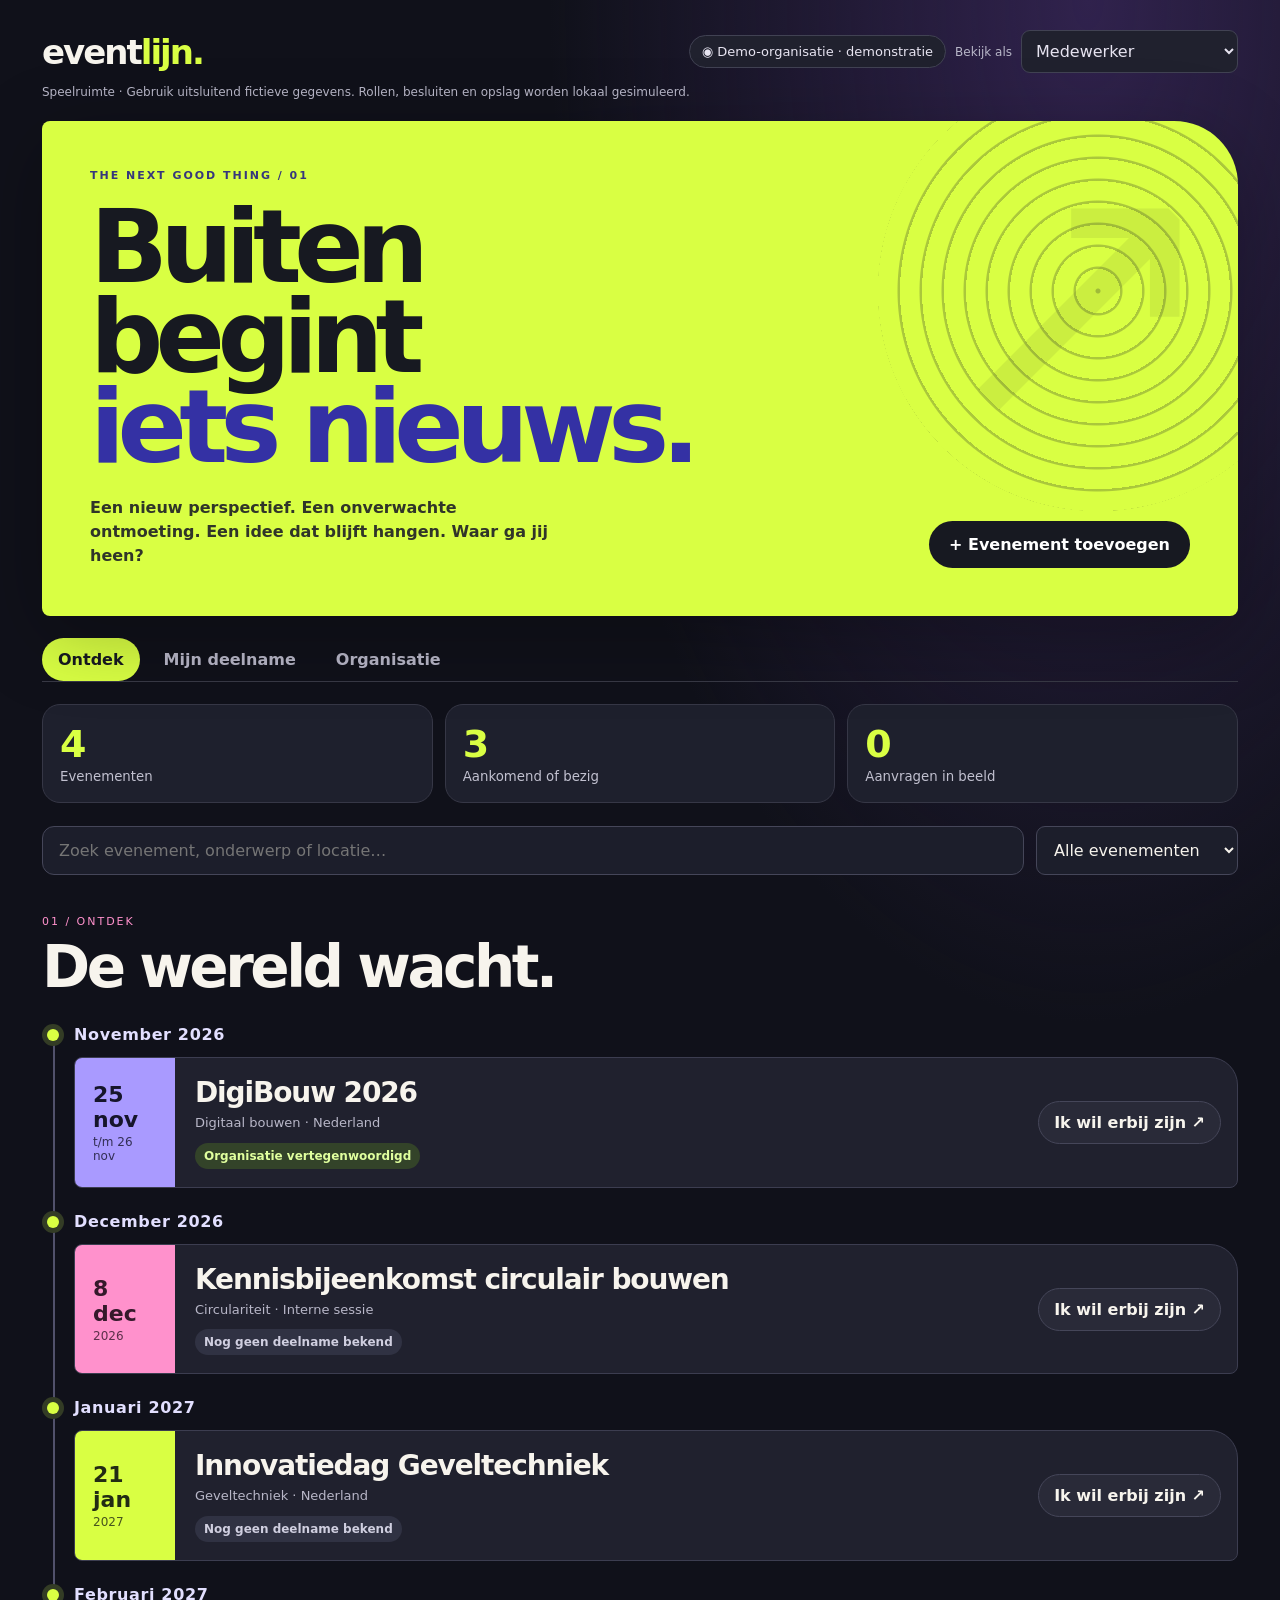
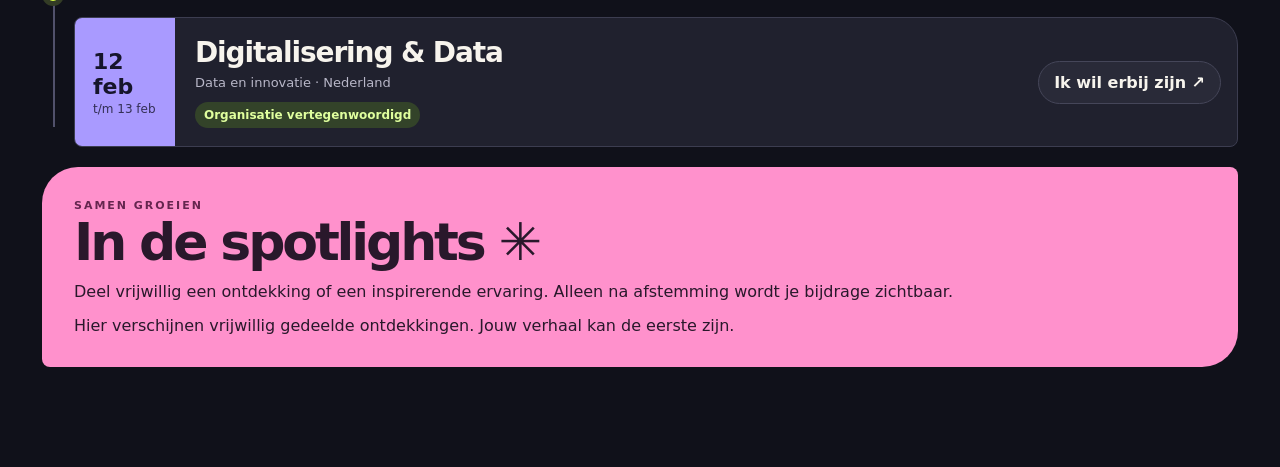
==== demo.html @ 10db5e79 "Build standalone Eventlijn with organization workflows and optional Sharon handoff" ====
<!doctype html><html lang="nl"><head><meta charset="utf-8"><meta name="viewport" content="width=device-width,initial-scale=1"><title>Eventlijn — evenementen & deelname</title><style>
:root{font-family:Inter,ui-sans-serif,system-ui,Arial;color:#1b2940;background:#f5f7fb}*{box-sizing:border-box}body{margin:0}button,input,select,textarea{font:inherit}button{cursor:pointer}button:focus-visible,input:focus-visible,select:focus-visible,textarea:focus-visible{outline:3px solid #93b4ff;outline-offset:2px}.shell{max-width:1160px;margin:auto;padding:25px 22px 80px}.top{display:flex;align-items:center;justify-content:space-between;gap:14px;flex-wrap:wrap}.logo{font-size:25px;font-weight:850;letter-spacing:-1px}.logo span{color:#5367db}.right{display:flex;align-items:center;gap:9px;flex-wrap:wrap}.chip{border:1px solid #dce2ee;border-radius:30px;padding:8px 12px;background:white;color:#56647a;font-size:13px}.notice{background:#fff8e8;border:1px solid #f3dda5;border-radius:12px;padding:12px 16px;margin:22px 0;color:#765515;font-size:13px}.hero{padding:35px 0 25px;display:flex;justify-content:space-between;gap:20px;align-items:end}.eyebrow{font-size:12px;letter-spacing:1.8px;color:#6576bd;text-transform:uppercase;font-weight:800}h1{font-size:clamp(30px,4.5vw,50px);line-height:1.12;letter-spacing:-1.7px;margin:9px 0 10px}p{line-height:1.5}.muted{color:#6c7890}.hero p{max-width:600px;margin:0}.primary{border:0;background:#4e61d5;color:white;padding:12px 17px;border-radius:10px;font-weight:750}.secondary{background:white;border:1px solid #d9e0ed;padding:11px 15px;border-radius:10px;color:#283a5b;font-weight:650}.danger{color:#b23838}.toolbar{display:flex;gap:12px;flex-wrap:wrap;align-items:center;margin:20px 0}.search{flex:1;min-width:220px}.search input{width:100%;padding:14px 16px;border:1px solid #dce3f0;border-radius:12px;background:white}select,input,textarea{border:1px solid #dce3f0;border-radius:9px;padding:10px;background:white;min-width:0}textarea{width:100%;min-height:82px;resize:vertical}.toolbar select{padding:13px}.tabs{display:flex;gap:7px;flex-wrap:wrap;margin:12px 0 22px}.tab{background:transparent;border:1px solid transparent;padding:11px 15px;border-radius:10px;color:#637087;font-weight:750}.tab.active{background:#e9edff;color:#3e50ba}.stats{display:grid;grid-template-columns:repeat(3,1fr);gap:12px;margin:0 0 23px}.stat{background:white;border:1px solid #e3e8f1;border-radius:14px;padding:17px}.stat strong{display:block;font-size:27px}.stat small{color:#728098}.timeline{position:relative;padding-left:32px;margin-top:16px}.timeline:before{content:'';position:absolute;left:11px;top:12px;bottom:20px;width:2px;background:#d8dff1}.month{font-weight:800;color:#5262aa;margin:24px 0 13px;position:relative;text-transform:capitalize}.month:before{content:'';position:absolute;left:-27px;top:4px;width:12px;height:12px;border-radius:50%;background:#6476dd;box-shadow:0 0 0 5px #e8ecff}.event{display:grid;grid-template-columns:94px 1fr auto;gap:20px;align-items:center;background:white;border:1px solid #e3e8f1;border-radius:15px;padding:20px;margin:12px 0;box-shadow:0 6px 20px #24345508}.date{font-size:22px;font-weight:850;color:#4458b7}.date span{display:block;font-size:12px;font-weight:500;color:#8490a4;margin-top:3px}.event h3{font-size:18px;margin:0 0 4px}.event p{font-size:13px;color:#7b879a;margin:0 0 10px}.tag{display:inline-block;border-radius:50px;padding:6px 9px;background:#e8f6ef;color:#237453;font-size:12px;font-weight:700}.tag.mutedtag{background:#eef1f6;color:#69778d}.tag.now{background:#fff0d8;color:#96651c}.panel{background:white;border:1px solid #e3e8f1;border-radius:15px;padding:22px;margin-top:16px}.panel h2{margin:0 0 14px}.item{padding:14px 0;border-bottom:1px solid #edf0f5;display:flex;justify-content:space-between;align-items:center;gap:14px;flex-wrap:wrap}.item:last-child{border-bottom:0}.item small{color:#748099}.actions{display:flex;gap:7px;flex-wrap:wrap}.empty{background:white;border:1px dashed #d6dfef;border-radius:12px;padding:26px;color:#7b8799}.overlay{position:fixed;inset:0;background:#16233a99;display:none;align-items:center;justify-content:center;padding:18px;z-index:10}.overlay.show{display:flex}.dialog{background:white;border-radius:18px;width:min(570px,100%);max-height:92vh;overflow:auto;padding:25px;box-shadow:0 20px 70px #17223835}.dialog h2{margin:0 0 7px}.fields{display:grid;grid-template-columns:1fr 1fr;gap:13px}.field{display:flex;flex-direction:column;gap:6px;margin:12px 0}.field label{font-size:13px;font-weight:700}.wide{grid-column:1/-1}.footer{display:flex;justify-content:flex-end;gap:8px;margin-top:20px}.hint{font-size:12px;color:#728097}.hidden{display:none!important}@media(max-width:720px){.event{grid-template-columns:1fr;gap:10px}.event .secondary{width:100%}.stats{grid-template-columns:1fr 1fr}.hero{display:block}.fields{grid-template-columns:1fr}.shell{padding:18px 14px 60px}}

:root{background:#f7f6f2;color:#18382f}.shell{max-width:1120px}.logo{color:#18382f;font-size:30px}.logo span{color:#e26c46}.hero{background:#173e33;color:#fff;border-radius:25px;padding:38px;margin:22px 0;position:relative;overflow:hidden;align-items:center}.hero:after{content:'✳';position:absolute;right:25px;top:-75px;font-size:250px;color:#ffffff0b;pointer-events:none}.hero .muted{color:#d4e5d9}.hero .eyebrow{color:#f8bc83}.hero h1{max-width:650px;font-size:clamp(36px,6vw,65px)}.primary{background:#e8a55e;color:#173e33;position:relative;z-index:1}.secondary{color:#235a48;border-color:#d4e0d7}.tab.active{background:#dcebe1;color:#174b39}.month{color:#32634f}.month:before{background:#e18b54;box-shadow:0 0 0 5px #f7e7d6}.timeline:before{background:#cbded1}.event{border:1px solid #e3e5dd;box-shadow:0 8px 25px #173e3308;grid-template-columns:100px 1fr auto;padding:0;overflow:hidden}.event .date{background:#e5eee3;color:#235a48;align-self:stretch;display:flex;flex-direction:column;justify-content:center;padding:18px}.event>div:nth-child(2){padding:18px 0}.event>button{margin:16px}.event:nth-of-type(3n+2) .date{background:#f9e5d4;color:#88452b}.event:nth-of-type(3n+3) .date{background:#e9e4f4;color:#554674}.stat{border:0;background:#fff}.stat strong{color:#235a48}.notice{background:transparent;border:0;padding:0;color:#66766d;margin:12px 0;font-size:12px}.spot{background:#f8e6d4;border-radius:18px;padding:24px;margin:20px 0}.spot h2{margin:0 0 8px}.spot p{margin:0 0 12px}.spotitem{background:#fff9f2;border-radius:12px;padding:14px;margin-top:8px}.tag{white-space:normal}.hero .primary{flex-shrink:0}.progress{font-size:12px;color:#32634f;margin-top:7px}.dialog{border-radius:24px}.event h3{font-size:20px}.toast{position:fixed;bottom:20px;left:50%;transform:translateX(-50%);background:#173e33;color:white;padding:14px 20px;border-radius:12px;z-index:30;max-width:90%;box-shadow:0 5px 25px #0003}.confetti{position:fixed;top:-20px;z-index:40;pointer-events:none;animation:fall 1.5s ease-in forwards}@keyframes fall{to{transform:translateY(110vh) rotate(480deg);opacity:0}}@media(prefers-reduced-motion:reduce){.confetti{display:none}}@media(max-width:720px){.hero{padding:25px}.hero .primary{margin-top:20px}.event{grid-template-columns:76px 1fr;gap:10px}.event .date{padding:12px;font-size:17px}.event>div:nth-child(2){padding:12px 10px 0 0}.event>button{grid-column:1/-1;width:auto!important;margin:0 12px 12px}.timeline{padding-left:22px}.timeline:before{left:4px}.month:before{left:-23px}.stats{grid-template-columns:repeat(3,1fr);gap:6px}.stat{padding:10px}.stat strong{font-size:22px}.stat small{font-size:11px}}

:root{font-family:ui-sans-serif,system-ui,sans-serif;background:#10111a;color:#f7f4ed;color-scheme:dark;--acid:#d9ff43;--pink:#ff91cc;--violet:#a99aff}body{background:radial-gradient(ellipse at 85% 0%,#30224d 0%,transparent 35%),#10111a}.shell{max-width:1240px;padding-top:30px}.logo{color:#f7f4ed;font-size:34px;letter-spacing:-2px}.logo span{color:var(--acid)}.chip,.right select{background:#20212e;color:#e7e4f1;border:1px solid #414253}.notice,.hint,.muted{color:#b8b7c8}.hero{isolation:isolate;min-height:350px;background:#d9ff43;color:#171921;border-radius:8px 64px 8px 8px;padding:48px;box-shadow:0 20px 80px #0004}.hero:before{content:'';position:absolute;z-index:-1;width:440px;height:440px;right:-80px;top:-50px;border-radius:50%;background:repeating-radial-gradient(circle at center,#171921 0 2px,transparent 3px 22px);opacity:.24;transform:rotate(-20deg)}.hero:after{content:'↗';font-size:clamp(130px,28vw,370px);right:10px;top:-35px;color:#17192112;z-index:-1}.hero h1{font-size:clamp(48px,8vw,105px);letter-spacing:-.075em;line-height:.88;margin:20px 0 24px;font-weight:900}.hero h1 em{font-style:normal;color:#3431a4}.hero .eyebrow{color:#36377c}.hero .muted{color:#303529;max-width:480px;font-weight:550}.primary{background:var(--acid);color:#171921;border-radius:99px;padding:14px 20px}.hero .primary{background:#171921;color:#fff;align-self:flex-end}.secondary{background:#292a38;color:#f7f4ed;border:1px solid #454659;border-radius:99px}.primary:hover,.secondary:hover{transform:translateY(-2px)}button{transition:transform .18s,background .18s}.tabs{border-bottom:1px solid #383946;gap:8px}.tab{color:#b8b7c8;border-radius:99px}.tab.active{background:var(--acid);color:#171921}.stat{background:#1e202d;border:1px solid #363746;border-radius:18px}.stat strong{color:var(--acid);font-size:38px;letter-spacing:-2px}.stat small{color:#c1c0cf}.search input,select,input,textarea{background:#1c1e2b;color:#f7f4ed;border-color:#454659}.sectionhead{margin:35px 0 15px}.sectionhead span,.eyebrow{color:var(--pink);font-size:11px;letter-spacing:.18em}.sectionhead h2{font-size:clamp(32px,5vw,58px);letter-spacing:-.06em;margin:4px 0}.timeline:before{background:#51516b}.month{color:#e2dfff;letter-spacing:.04em}.month:before{background:var(--acid);box-shadow:0 0 0 5px #333c25}.event{background:#20212e;border:1px solid #3c3d50;border-radius:8px 28px 8px 8px;box-shadow:none;transition:border-color .2s,transform .2s}.event:hover{border-color:var(--acid);transform:translateX(3px)}.event .date{background:var(--violet);color:#16152b}.event:nth-of-type(3n+2) .date{background:var(--pink);color:#35192b}.event:nth-of-type(3n+3) .date{background:var(--acid);color:#222b14}.date span{color:inherit;opacity:.8}.event h3{font-size:clamp(19px,2.5vw,28px);letter-spacing:-.04em}.event p,.item small{color:#b8b7c8}.tag{background:#334329;color:#e0ff9e}.tag.mutedtag{background:#303243;color:#d0cfe0}.spot{background:#ff91cc;color:#29182b;border-radius:36px 8px 36px 8px;padding:32px}.spot .eyebrow{color:#65264f}.spot h2{font-size:clamp(28px,5vw,52px);letter-spacing:-.06em}.spotitem{background:#ffe1f1;color:#29182b}.panel,.dialog,.empty{background:#20212e;color:#f7f4ed;border-color:#454659}.empty{color:#c1c0cf}.item{border-color:#3c3d50}.danger{color:#ffadbc}.toast{background:var(--acid);color:#171921}.overlay{background:#080913bb;backdrop-filter:blur(8px)}@media(max-width:720px){.shell{padding:16px 12px 50px}.hero{min-height:0;padding:27px 22px;border-radius:8px 38px 8px 8px}.hero h1{font-size:clamp(44px,11vw,72px)}.hero:before{right:-260px}.hero .primary{margin-top:24px}.stat strong{font-size:27px}.spot{padding:23px}.search{min-width:100%}.event:hover{transform:none}}@media(prefers-reduced-motion:reduce){*{transition:none!important}}
</style></head><body><div class="shell"><header class="top"><div class="logo">event<span>lijn.</span></div><div class="right"><span class="chip">◉ Demo-organisatie · demonstratie</span><label for="role" class="hint">Bekijk als</label><select id="role"><option value="employee">Medewerker</option><option value="manager">Leidinggevende</option><option value="admin">Organisatiebeheerder</option></select></div></header><div class="notice">Speelruimte · Gebruik uitsluitend fictieve gegevens. Rollen, besluiten en opslag worden lokaal gesimuleerd.</div><section class="hero"><div><div class="eyebrow">THE NEXT GOOD THING / 01</div><h1>Buiten begint<br><em>iets nieuws.</em></h1><p class="muted">Een nieuw perspectief. Een onverwachte ontmoeting. Een idee dat blijft hangen. Waar ga jij heen?</p></div><button class="primary" id="add">+ Evenement toevoegen</button></section><nav class="tabs" aria-label="Onderdelen"><button class="tab active" data-view="events">Ontdek</button><button class="tab" data-view="requests">Mijn deelname</button><button class="tab" data-view="admin">Organisatie</button></nav><section id="eventsView"><div class="stats"><div class="stat"><strong id="countEvents">0</strong><small>Evenementen</small></div><div class="stat"><strong id="countUpcoming">0</strong><small>Aankomend of bezig</small></div><div class="stat"><strong id="countRequests">0</strong><small>Aanvragen in beeld</small></div></div><div class="toolbar"><div class="search"><input id="search" placeholder="Zoek evenement, onderwerp of locatie…" aria-label="Zoek evenementen"></div><select id="filter" aria-label="Filter evenementen"><option value="all">Alle evenementen</option><option value="upcoming">Aankomend / bezig</option><option value="past">Afgelopen</option></select></div><div class="sectionhead"><span>01 / ONTDEK</span><h2>De wereld wacht.</h2></div><div id="timeline" class="timeline"></div><section class="spot"><div class="eyebrow">Samen groeien</div><h2>In de spotlights ✳</h2><p>Deel vrijwillig een ontdekking of een inspirerende ervaring. Alleen na afstemming wordt je bijdrage zichtbaar.</p><div id="spotlights"></div></section></section><section id="requestsView" class="hidden"><div class="panel"><h2 id="requestHeading">Mijn aanvragen</h2><p class="muted" id="requestIntro"></p><div id="requestList"></div></div></section><section id="adminView" class="hidden"><div class="panel"><h2>Organisatie-instellingen</h2><p>Demo-organisatie is in deze demo de eerste organisatie. De organisatiebeheerder beoordeelt nieuwe accounts en neemt definitieve besluiten.</p><div class="item"><div><b>Nieuwe medewerker</b><br><small>Registratie wacht op bevestiging door organisatiebeheer</small></div><span class="tag mutedtag">Demo: nog niet gekoppeld</span></div><div class="item"><div><b>Gegevensopslag</b><br><small>JSON-export voor testdoeleinden; geen centrale opslag</small></div><button class="secondary" id="export">Exporteer demo-JSON</button></div><div class="item"><div><b>Demo opnieuw beginnen</b><br><small>Verwijdert alleen de lokaal opgeslagen testgegevens in deze browser</small></div><button class="secondary danger" id="reset">Reset demo</button></div></div></section></div><div class="overlay" id="overlay" role="dialog" aria-modal="true" aria-labelledby="dialogTitle"><div class="dialog"><h2 id="dialogTitle"></h2><p class="muted" id="dialogInfo"></p><form id="form"><div id="fields"></div><div class="footer"><button type="button" class="secondary" id="cancel">Annuleren</button><button type="submit" class="primary" id="submit">Opslaan</button></div></form></div></div><script>
const seed=[{id:'ev1',title:'DigiBouw 2026',start:'2026-11-25',end:'2026-11-26',location:'Nederland',topic:'Digitaal bouwen',represented:true},{id:'ev2',title:'Kennisbijeenkomst circulair bouwen',start:'2026-12-08',end:'2026-12-08',location:'Interne sessie',topic:'Circulariteit',represented:false},{id:'ev3',title:'Innovatiedag Geveltechniek',start:'2027-01-21',end:'2027-01-21',location:'Nederland',topic:'Geveltechniek',represented:false},{id:'ev4',title:'Digitalisering & Data',start:'2027-02-12',end:'2027-02-13',location:'Nederland',topic:'Data en innovatie',represented:true}];const makeId=()=> 'demo-'+Date.now().toString(36)+'-'+Math.random().toString(36).slice(2);const key='eventlijn-demo-v4';let state;try{state=JSON.parse(localStorage.getItem(key))}catch{}if(!state||!Array.isArray(state.events)||!Array.isArray(state.requests))state={events:JSON.parse(JSON.stringify(seed)),requests:[]};for(const r of state.requests){r.status=r.status.replace(/Bij Vera/g,'Bij organisatiebeheer').replace(/door Vera/g,'door organisatiebeheer');for(const h of r.history||[])h.note=h.note.replace(/Vera/g,'Organisatiebeheer')}const demoEmail='medewerker@example.test',demoManager='manager@example.test';let role='employee',view='events',selected=null,mode='';const $=id=>document.getElementById(id),save=()=>{try{localStorage.setItem(key,JSON.stringify(state))}catch{}},fmt=s=>new Date(s+'T12:00:00').toLocaleDateString('nl-NL',{day:'numeric',month:'short'}),month=s=>new Date(s+'T12:00:00').toLocaleDateString('nl-NL',{month:'long',year:'numeric'}),today=()=>new Date().toLocaleDateString('sv-SE'),norm=s=>(s||'').toLowerCase().normalize('NFD').replace(/[\u0300-\u036f]/g,'').replace(/[^a-z0-9]/g,'');function distance(a,b){a=norm(a);b=norm(b);const d=Array.from({length:a.length+1},(_,i)=>[i]);for(let j=1;j<=b.length;j++)d[0][j]=j;for(let i=1;i<=a.length;i++)for(let j=1;j<=b.length;j++)d[i][j]=Math.min(d[i-1][j]+1,d[i][j-1]+1,d[i-1][j-1]+(a[i-1]===b[j-1]?0:1));return d[a.length][b.length]}function field(name,label,type='text',required=true,extra=''){return `<div class="field"><label for="f_${name}">${label}</label><input id="f_${name}" name="${name}" type="${type}" ${required?'required':''} ${extra}></div>`}function textarea(name,label,required=true){return `<div class="field wide"><label for="f_${name}">${label}</label><textarea id="f_${name}" name="${name}" ${required?'required':''}></textarea></div>`}function open(title,info,html,action,button='Opslaan'){mode=action;$('dialogTitle').textContent=title;$('dialogInfo').textContent=info;$('fields').innerHTML=`<div class="fields">${html}</div>`;$('submit').textContent=button;$('overlay').classList.add('show');$('fields').querySelector('input')?.focus()}function close(){$('overlay').classList.remove('show')}function render(){const q=norm($('search').value),f=$('filter').value,now=today();const list=state.events.filter(e=>(!q||norm(e.title+' '+e.topic+' '+e.location).includes(q)||distance(e.title,q)<=2)&&(f==='all'||(f==='upcoming'?e.end>=now:e.end<now))).sort((a,b)=>a.start.localeCompare(b.start));$('countEvents').textContent=state.events.length;$('countUpcoming').textContent=state.events.filter(e=>e.end>=now).length;$('countRequests').textContent=state.requests.filter(r=>role==='admin'||(role==='manager'?r.manager===demoManager:r.email===demoEmail)).length;$('timeline').replaceChildren();if(!list.length){$('timeline').innerHTML='<div class="empty">Geen evenementen gevonden. Je kunt zelf een evenement toevoegen.</div>';return}let last='';for(const e of list){const m=month(e.start);if(m!==last){const h=document.createElement('div');h.className='month';h.textContent=m;$('timeline').append(h);last=m}const card=document.createElement('article');card.className='event';const date=document.createElement('div');date.className='date';date.textContent=fmt(e.start);const sub=document.createElement('span');sub.textContent=e.start!==e.end?'t/m '+fmt(e.end):e.start.slice(0,4);date.append(sub);const info=document.createElement('div'),h=document.createElement('h3');h.textContent=e.title;const p=document.createElement('p');p.textContent=e.topic+' · '+e.location;const tag=document.createElement('span');tag.className='tag'+((e.represented||state.requests.some(r=>r.eventId===e.id&&['Goedgekeurd','Evaluatie open','Afgesloten'].includes(r.status)))?'':' mutedtag');tag.textContent=(e.represented||state.requests.some(r=>r.eventId===e.id&&['Goedgekeurd','Evaluatie open','Afgesloten'].includes(r.status)))?'Organisatie vertegenwoordigd':'Nog geen deelname bekend';info.append(h,p,tag);const b=document.createElement('button');b.className='secondary';b.textContent='Ik wil erbij zijn ↗';b.onclick=()=>request(e);card.append(date,info,b);$('timeline').append(card)}}function request(e){selected=e;open('Deelname aanvragen',e.title+' · '+fmt(e.start)+(e.start===e.end?'':' – '+fmt(e.end)),field('name','Naam','text',true,'value="Demo medewerker"')+field('email','Zakelijk e-mailadres','email',true,'value="medewerker@example.test" readonly')+field('manager','E-mailadres leidinggevende','email',true,'value="manager@example.test" readonly')+field('day','Bezoekdag','date',true,`min="${e.start}" max="${e.end}" value="${e.start}"`)+textarea('goal','Wat wil je ontdekken?')+textarea('benefit','Wat kan dit jouw organisatie brengen?'),'request','Aanvraag vastleggen')}function addEvent(){open('Nieuw evenement','Controleer eerst of het evenement al in de tijdlijn staat.',field('title','Naam evenement')+field('start','Startdatum','date')+field('end','Einddatum','date')+field('location','Locatie','text',false)+field('topic','Onderwerp','text',false),'event','Evenement toevoegen');$('f_title').addEventListener('input',()=>{const v=$('f_title').value;const matches=state.events.filter(e=>norm(v).length>3&&(norm(e.title).includes(norm(v))||distance(e.title,v)<=3));$('dialogInfo').textContent=matches.length?'Mogelijk al aanwezig: '+matches.map(e=>e.title).join(', '):'Controleer eerst of het evenement al in de tijdlijn staat.'})}function requestList(){const list=$('requestList');list.replaceChildren();$('requestHeading').textContent=role==='employee'?'Mijn aanvragen':role==='manager'?'Aanvragen ter beoordeling':'Centrale aanvragen';$('requestIntro').textContent=role==='employee'?'In deze demo zijn aanvragen lokaal zichtbaar. Er is nog geen echte accountcontrole.':role==='manager'?'Voorbeeld van de eerste goedkeuringsstap.':'De organisatiebeheerder ziet alle aanvragen, inclusief openstaande beoordelingen en evaluaties.';if(!state.requests.length){list.innerHTML='<div class="empty">Nog geen aanvragen. Maak een aanvraag via de tijdlijn.</div>';return}for(const r of [...state.requests].filter(r=>role==='admin'||(role==='manager'?r.manager===demoManager:r.email===demoEmail)).reverse()){const e=state.events.find(x=>x.id===r.eventId);const item=document.createElement('div');item.className='item';const d=document.createElement('div');const b=document.createElement('b');b.textContent=(e?.title||'Evenement')+' · '+r.name;const sm=document.createElement('small');sm.textContent=`${r.day} · ${r.status} · ${r.email}`;d.append(b,document.createElement('br'),sm);const goal=document.createElement('p');goal.textContent=r.goal||'';d.append(goal);if(r.benefit){const benefit=document.createElement('small');benefit.textContent=r.benefit;d.append(benefit)}const a=document.createElement('div');a.className='actions';function btn(label,fn){const x=document.createElement('button');x.className='secondary';x.textContent=label;x.onclick=fn;a.append(x)}if(role==='manager'&&r.status==='Bij leidinggevende'){btn('Goedkeuren',()=>change(r,'Bij organisatiebeheer','Leidinggevende akkoord'));btn('Afwijzen',()=>change(r,'Afgewezen door leidinggevende','Leidinggevende afgewezen'))}if(role==='admin'){if(r.status==='Bij organisatiebeheer'){btn('Definitief akkoord',()=>change(r,'Goedgekeurd','Organisatiebeheer akkoord'));btn('Afwijzen',()=>change(r,'Afgewezen door organisatiebeheer','Organisatiebeheer afgewezen'))}if(r.status==='Goedgekeurd'){btn('Deelname intrekken',()=>change(r,'Ingetrokken door organisatiebeheer','Organisatiebeheer heeft deelname ingetrokken'))}if(r.status==='Goedgekeurd'||r.status==='Evaluatie open'){btn('Afsluiten',()=>closeOut(r))}}if(role==='employee'&&(r.status==='Goedgekeurd'||r.status==='Evaluatie open'))btn('Terugkoppeling',()=>evaluation(r));if(role==='employee'&&r.status==='Afgesloten'&&!r.spot)btn('In de spotlights',()=>spot(r));if(role==='admin'&&r.spot&&!r.spot.published)btn('Publiceren na afstemming',()=>{if(confirm('Is de tekst afgestemd met de medewerker?')){r.spot.published=true;save();renderSpots();requestList()}});if(r.spot&&r.spot.published&&(role==='employee'||role==='admin'))btn('Spotlight intrekken',()=>{r.spot.published=false;save();renderSpots();requestList()});item.append(d,a);list.append(item)}}function change(r,status,note){r.status=status;r.history.push({at:new Date().toISOString(),note});save();requestList();render()}function evaluation(r){selected=r;open('Terugkoppeling','Leg kort vast wat het evenement heeft opgeleverd.',textarea('outcome','Wat heb je daadwerkelijk opgehaald?')+field('reference','Waar is eventuele kennis opgeslagen? (link of locatie)', 'text',false),'evaluation','Terugkoppeling opslaan')}function closeOut(r){selected=r;open('Deelname afsluiten','De organisatiebeheerder kan ook na mondeling contact afsluiten.',`<div class="field wide"><label for="f_result">Afsluitreden</label><select name="result" id="f_result"><option>Doel behaald</option><option>Vervolgactie nodig</option><option>Doel niet behaald</option><option>Mondeling afgehandeld</option><option>Administratief afgesloten</option></select></div>`+textarea('note','Korte toelichting',false)+field('reference','Verwijzing naar opgeslagen kennis', 'text',false),'close','Afsluiten')}function spot(r){selected=r;open('Jouw moment in de spotlights','Vrijwillig. De organisatiebeheerder publiceert pas na afstemming.',textarea('spot','Welke ontdekking wil je delen?'),'spot','Voorstellen')}function renderSpots(){const el=$('spotlights');el.replaceChildren();const rows=state.requests.filter(r=>r.spot?.published);if(!rows.length){el.textContent='Hier verschijnen vrijwillig gedeelde ontdekkingen. Jouw verhaal kan de eerste zijn.';return}for(const r of rows){const d=document.createElement('div');d.className='spotitem';const h=document.createElement('strong');h.textContent=r.name+' · '+(state.events.find(e=>e.id===r.eventId)?.title||'Evenement');const p=document.createElement('p');p.textContent=r.spot.text;d.append(h,p);el.append(d)}}function celebrate(message){const t=document.createElement('div');t.className='toast';t.setAttribute('role','status');t.textContent=message;document.body.append(t);setTimeout(()=>t.remove(),3500);for(let i=0;i<22;i++){const c=document.createElement('span');c.className='confetti';c.textContent='✦';c.style.left=Math.random()*100+'vw';c.style.color=['#e8a55e','#32735a','#e26c46'][i%3];c.style.animationDelay=Math.random()*.35+'s';document.body.append(c);setTimeout(()=>c.remove(),2000)}}function exportJson(){const blob=new Blob([JSON.stringify({schemaVersion:2,organization:'Demo-organisatie',...state},null,2)],{type:'application/json'});const url=URL.createObjectURL(blob),a=document.createElement('a');a.href=url;a.download='eventlijn-demo.json';a.click();setTimeout(()=>URL.revokeObjectURL(url),1000)}$('form').onsubmit=ev=>{ev.preventDefault();const data={};new FormData(ev.target).forEach((value,key)=>{data[key]=value});if(mode==='event'){if(data.end<data.start){alert('Einddatum moet op of na de startdatum liggen.');return}const dup=state.events.find(e=>norm(e.title)===norm(data.title)&&e.start<=data.end&&e.end>=data.start);if(dup){alert('Dit evenement bestaat al in de gekozen periode. Gebruik de bestaande kaart.');return}state.events.push({id:makeId(),...data,represented:false})}else if(mode==='request'){state.requests.push({id:makeId(),eventId:selected.id,...data,status:'Bij leidinggevende',history:[{at:new Date().toISOString(),note:'Aanvraag lokaal aangemaakt'}]});celebrate('Aanvraag vastgelegd! Op naar iets nieuws.');}else if(mode==='spot'){selected.spot={text:data.spot,published:false};celebrate('Je bijdrage is klaar voor afstemming.');}else if(mode==='evaluation'){selected.outcome=data.outcome;selected.reference=data.reference;selected.status='Evaluatie open';selected.history.push({at:new Date().toISOString(),note:'Terugkoppeling ingevuld'})}else if(mode==='close'){selected.result=data.result;selected.note=data.note;selected.reference=data.reference||selected.reference||'';selected.status='Afgesloten';selected.history.push({at:new Date().toISOString(),note:'Afgesloten: '+data.result})}save();close();render();renderSpots();requestList();if(mode==='request'){view='requests';switchView()} };function switchView(){for(const v of ['events','requests','admin'])$(v+'View').classList.toggle('hidden',v!==view);document.querySelectorAll('[data-view]').forEach(b=>b.classList.toggle('active',b.dataset.view===view));requestList()}document.querySelectorAll('[data-view]').forEach(b=>b.onclick=()=>{view=b.dataset.view;switchView()});$('role').onchange=e=>{role=e.target.value;requestList()};$('search').oninput=render;$('filter').onchange=render;$('add').onclick=addEvent;$('cancel').onclick=close;$('overlay').onclick=e=>{if(e.target===$('overlay'))close()};document.addEventListener('keydown',e=>{if(e.key==='Escape')close()});$('export').onclick=exportJson;$('reset').onclick=()=>{if(confirm('Alle lokale demo-aanvragen en toegevoegde evenementen wissen?')){state={events:JSON.parse(JSON.stringify(seed)),requests:[]};save();render();requestList()}};render();renderSpots();switchView();
</script></body></html>
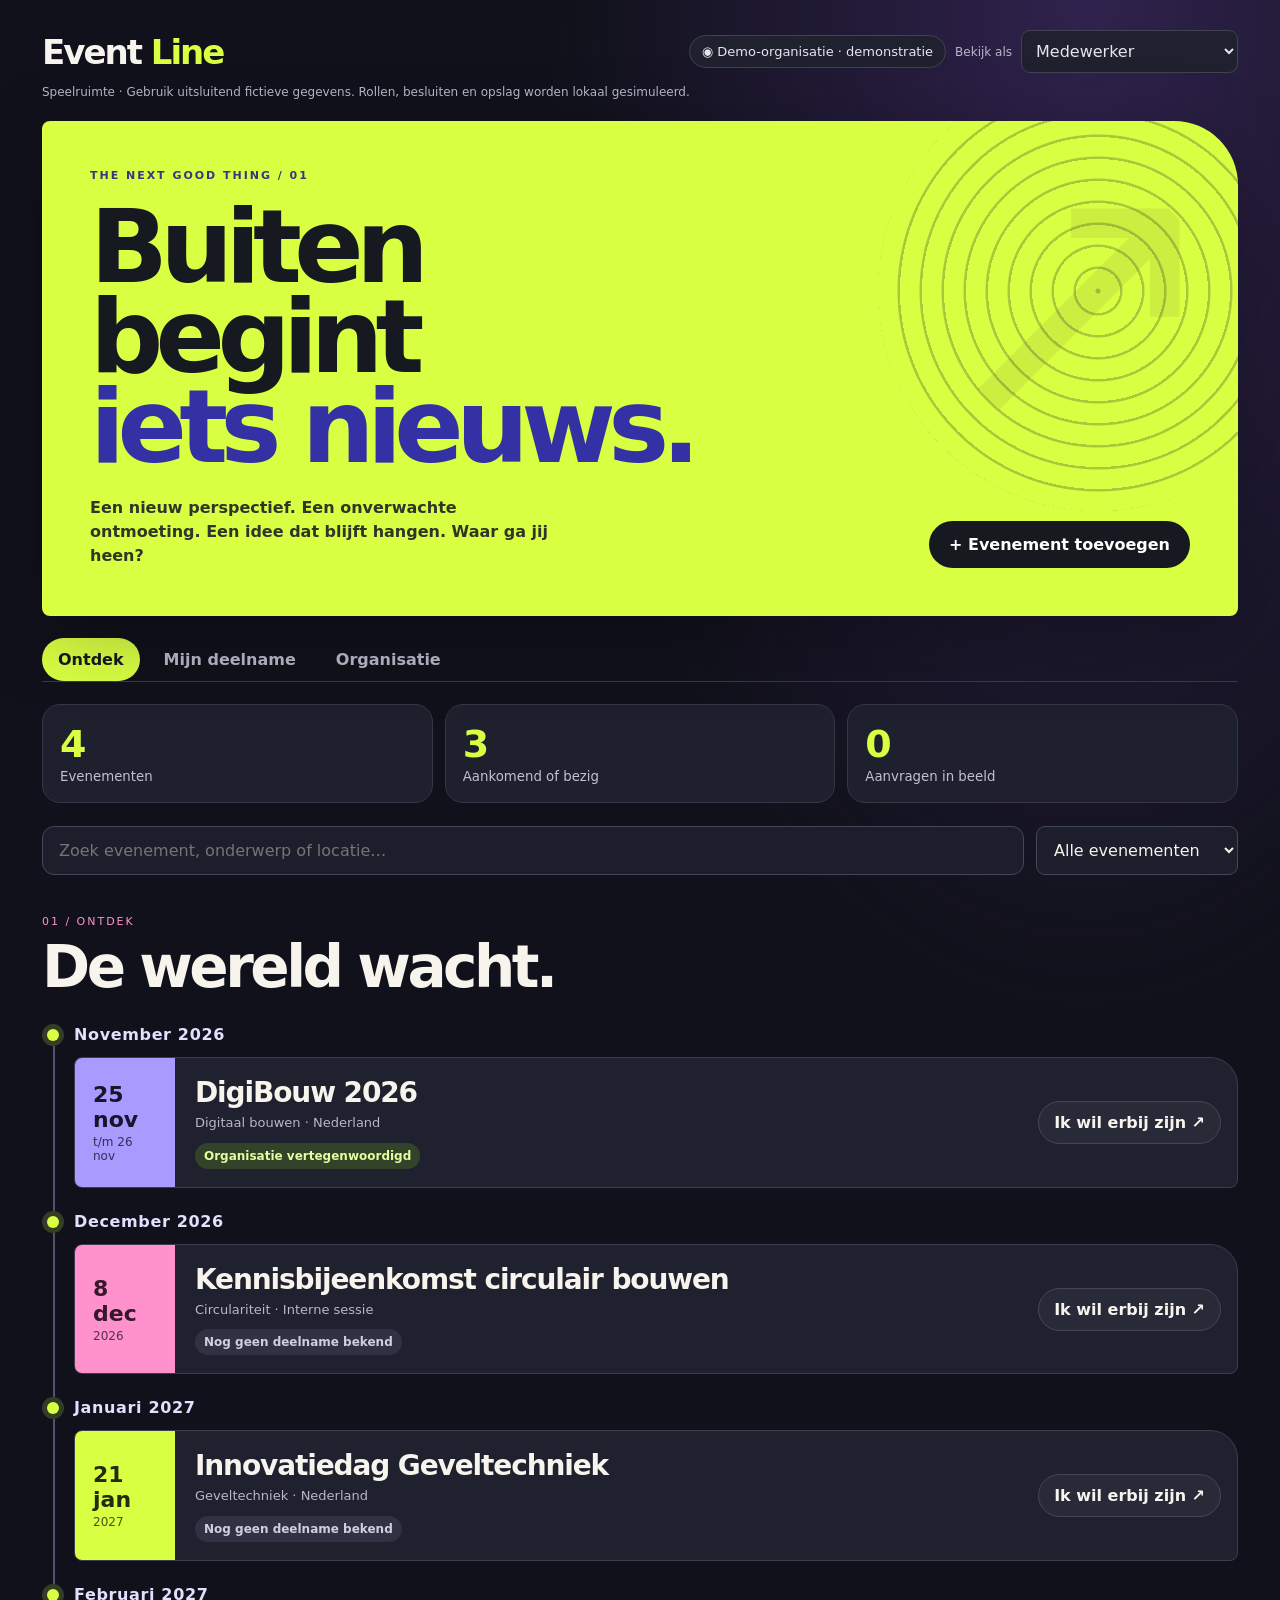
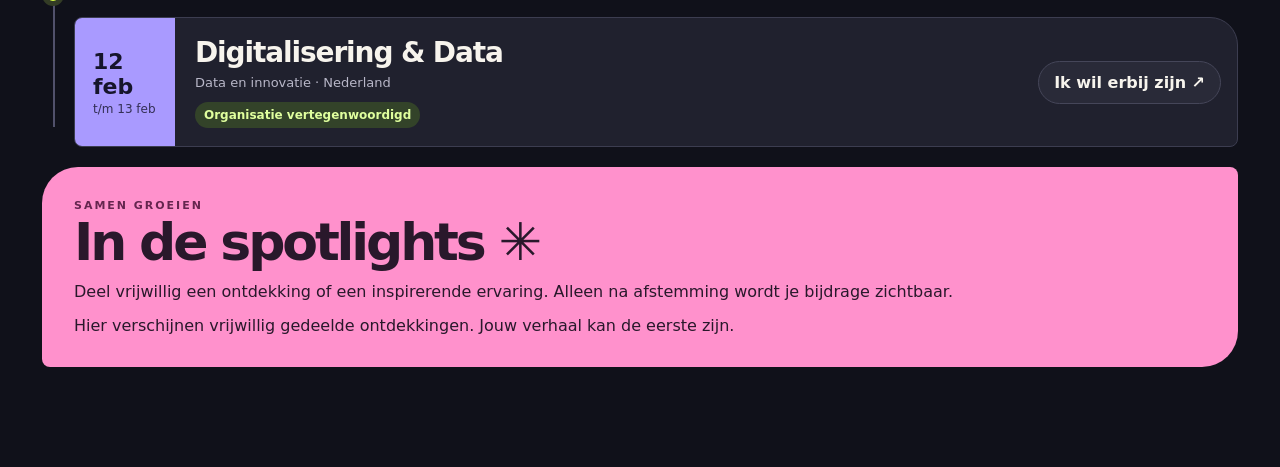
==== commit d63ef902: "Use Event Line as the product name" ====
--- a/demo.html
+++ b/demo.html
@@ -1,9 +1,9 @@
-<!doctype html><html lang="nl"><head><meta charset="utf-8"><meta name="viewport" content="width=device-width,initial-scale=1"><title>Eventlijn — evenementen & deelname</title><style>
+<!doctype html><html lang="nl"><head><meta charset="utf-8"><meta name="viewport" content="width=device-width,initial-scale=1"><title>Event Line — evenementen & deelname</title><style>
 :root{font-family:Inter,ui-sans-serif,system-ui,Arial;color:#1b2940;background:#f5f7fb}*{box-sizing:border-box}body{margin:0}button,input,select,textarea{font:inherit}button{cursor:pointer}button:focus-visible,input:focus-visible,select:focus-visible,textarea:focus-visible{outline:3px solid #93b4ff;outline-offset:2px}.shell{max-width:1160px;margin:auto;padding:25px 22px 80px}.top{display:flex;align-items:center;justify-content:space-between;gap:14px;flex-wrap:wrap}.logo{font-size:25px;font-weight:850;letter-spacing:-1px}.logo span{color:#5367db}.right{display:flex;align-items:center;gap:9px;flex-wrap:wrap}.chip{border:1px solid #dce2ee;border-radius:30px;padding:8px 12px;background:white;color:#56647a;font-size:13px}.notice{background:#fff8e8;border:1px solid #f3dda5;border-radius:12px;padding:12px 16px;margin:22px 0;color:#765515;font-size:13px}.hero{padding:35px 0 25px;display:flex;justify-content:space-between;gap:20px;align-items:end}.eyebrow{font-size:12px;letter-spacing:1.8px;color:#6576bd;text-transform:uppercase;font-weight:800}h1{font-size:clamp(30px,4.5vw,50px);line-height:1.12;letter-spacing:-1.7px;margin:9px 0 10px}p{line-height:1.5}.muted{color:#6c7890}.hero p{max-width:600px;margin:0}.primary{border:0;background:#4e61d5;color:white;padding:12px 17px;border-radius:10px;font-weight:750}.secondary{background:white;border:1px solid #d9e0ed;padding:11px 15px;border-radius:10px;color:#283a5b;font-weight:650}.danger{color:#b23838}.toolbar{display:flex;gap:12px;flex-wrap:wrap;align-items:center;margin:20px 0}.search{flex:1;min-width:220px}.search input{width:100%;padding:14px 16px;border:1px solid #dce3f0;border-radius:12px;background:white}select,input,textarea{border:1px solid #dce3f0;border-radius:9px;padding:10px;background:white;min-width:0}textarea{width:100%;min-height:82px;resize:vertical}.toolbar select{padding:13px}.tabs{display:flex;gap:7px;flex-wrap:wrap;margin:12px 0 22px}.tab{background:transparent;border:1px solid transparent;padding:11px 15px;border-radius:10px;color:#637087;font-weight:750}.tab.active{background:#e9edff;color:#3e50ba}.stats{display:grid;grid-template-columns:repeat(3,1fr);gap:12px;margin:0 0 23px}.stat{background:white;border:1px solid #e3e8f1;border-radius:14px;padding:17px}.stat strong{display:block;font-size:27px}.stat small{color:#728098}.timeline{position:relative;padding-left:32px;margin-top:16px}.timeline:before{content:'';position:absolute;left:11px;top:12px;bottom:20px;width:2px;background:#d8dff1}.month{font-weight:800;color:#5262aa;margin:24px 0 13px;position:relative;text-transform:capitalize}.month:before{content:'';position:absolute;left:-27px;top:4px;width:12px;height:12px;border-radius:50%;background:#6476dd;box-shadow:0 0 0 5px #e8ecff}.event{display:grid;grid-template-columns:94px 1fr auto;gap:20px;align-items:center;background:white;border:1px solid #e3e8f1;border-radius:15px;padding:20px;margin:12px 0;box-shadow:0 6px 20px #24345508}.date{font-size:22px;font-weight:850;color:#4458b7}.date span{display:block;font-size:12px;font-weight:500;color:#8490a4;margin-top:3px}.event h3{font-size:18px;margin:0 0 4px}.event p{font-size:13px;color:#7b879a;margin:0 0 10px}.tag{display:inline-block;border-radius:50px;padding:6px 9px;background:#e8f6ef;color:#237453;font-size:12px;font-weight:700}.tag.mutedtag{background:#eef1f6;color:#69778d}.tag.now{background:#fff0d8;color:#96651c}.panel{background:white;border:1px solid #e3e8f1;border-radius:15px;padding:22px;margin-top:16px}.panel h2{margin:0 0 14px}.item{padding:14px 0;border-bottom:1px solid #edf0f5;display:flex;justify-content:space-between;align-items:center;gap:14px;flex-wrap:wrap}.item:last-child{border-bottom:0}.item small{color:#748099}.actions{display:flex;gap:7px;flex-wrap:wrap}.empty{background:white;border:1px dashed #d6dfef;border-radius:12px;padding:26px;color:#7b8799}.overlay{position:fixed;inset:0;background:#16233a99;display:none;align-items:center;justify-content:center;padding:18px;z-index:10}.overlay.show{display:flex}.dialog{background:white;border-radius:18px;width:min(570px,100%);max-height:92vh;overflow:auto;padding:25px;box-shadow:0 20px 70px #17223835}.dialog h2{margin:0 0 7px}.fields{display:grid;grid-template-columns:1fr 1fr;gap:13px}.field{display:flex;flex-direction:column;gap:6px;margin:12px 0}.field label{font-size:13px;font-weight:700}.wide{grid-column:1/-1}.footer{display:flex;justify-content:flex-end;gap:8px;margin-top:20px}.hint{font-size:12px;color:#728097}.hidden{display:none!important}@media(max-width:720px){.event{grid-template-columns:1fr;gap:10px}.event .secondary{width:100%}.stats{grid-template-columns:1fr 1fr}.hero{display:block}.fields{grid-template-columns:1fr}.shell{padding:18px 14px 60px}}
 
 :root{background:#f7f6f2;color:#18382f}.shell{max-width:1120px}.logo{color:#18382f;font-size:30px}.logo span{color:#e26c46}.hero{background:#173e33;color:#fff;border-radius:25px;padding:38px;margin:22px 0;position:relative;overflow:hidden;align-items:center}.hero:after{content:'✳';position:absolute;right:25px;top:-75px;font-size:250px;color:#ffffff0b;pointer-events:none}.hero .muted{color:#d4e5d9}.hero .eyebrow{color:#f8bc83}.hero h1{max-width:650px;font-size:clamp(36px,6vw,65px)}.primary{background:#e8a55e;color:#173e33;position:relative;z-index:1}.secondary{color:#235a48;border-color:#d4e0d7}.tab.active{background:#dcebe1;color:#174b39}.month{color:#32634f}.month:before{background:#e18b54;box-shadow:0 0 0 5px #f7e7d6}.timeline:before{background:#cbded1}.event{border:1px solid #e3e5dd;box-shadow:0 8px 25px #173e3308;grid-template-columns:100px 1fr auto;padding:0;overflow:hidden}.event .date{background:#e5eee3;color:#235a48;align-self:stretch;display:flex;flex-direction:column;justify-content:center;padding:18px}.event>div:nth-child(2){padding:18px 0}.event>button{margin:16px}.event:nth-of-type(3n+2) .date{background:#f9e5d4;color:#88452b}.event:nth-of-type(3n+3) .date{background:#e9e4f4;color:#554674}.stat{border:0;background:#fff}.stat strong{color:#235a48}.notice{background:transparent;border:0;padding:0;color:#66766d;margin:12px 0;font-size:12px}.spot{background:#f8e6d4;border-radius:18px;padding:24px;margin:20px 0}.spot h2{margin:0 0 8px}.spot p{margin:0 0 12px}.spotitem{background:#fff9f2;border-radius:12px;padding:14px;margin-top:8px}.tag{white-space:normal}.hero .primary{flex-shrink:0}.progress{font-size:12px;color:#32634f;margin-top:7px}.dialog{border-radius:24px}.event h3{font-size:20px}.toast{position:fixed;bottom:20px;left:50%;transform:translateX(-50%);background:#173e33;color:white;padding:14px 20px;border-radius:12px;z-index:30;max-width:90%;box-shadow:0 5px 25px #0003}.confetti{position:fixed;top:-20px;z-index:40;pointer-events:none;animation:fall 1.5s ease-in forwards}@keyframes fall{to{transform:translateY(110vh) rotate(480deg);opacity:0}}@media(prefers-reduced-motion:reduce){.confetti{display:none}}@media(max-width:720px){.hero{padding:25px}.hero .primary{margin-top:20px}.event{grid-template-columns:76px 1fr;gap:10px}.event .date{padding:12px;font-size:17px}.event>div:nth-child(2){padding:12px 10px 0 0}.event>button{grid-column:1/-1;width:auto!important;margin:0 12px 12px}.timeline{padding-left:22px}.timeline:before{left:4px}.month:before{left:-23px}.stats{grid-template-columns:repeat(3,1fr);gap:6px}.stat{padding:10px}.stat strong{font-size:22px}.stat small{font-size:11px}}
 
 :root{font-family:ui-sans-serif,system-ui,sans-serif;background:#10111a;color:#f7f4ed;color-scheme:dark;--acid:#d9ff43;--pink:#ff91cc;--violet:#a99aff}body{background:radial-gradient(ellipse at 85% 0%,#30224d 0%,transparent 35%),#10111a}.shell{max-width:1240px;padding-top:30px}.logo{color:#f7f4ed;font-size:34px;letter-spacing:-2px}.logo span{color:var(--acid)}.chip,.right select{background:#20212e;color:#e7e4f1;border:1px solid #414253}.notice,.hint,.muted{color:#b8b7c8}.hero{isolation:isolate;min-height:350px;background:#d9ff43;color:#171921;border-radius:8px 64px 8px 8px;padding:48px;box-shadow:0 20px 80px #0004}.hero:before{content:'';position:absolute;z-index:-1;width:440px;height:440px;right:-80px;top:-50px;border-radius:50%;background:repeating-radial-gradient(circle at center,#171921 0 2px,transparent 3px 22px);opacity:.24;transform:rotate(-20deg)}.hero:after{content:'↗';font-size:clamp(130px,28vw,370px);right:10px;top:-35px;color:#17192112;z-index:-1}.hero h1{font-size:clamp(48px,8vw,105px);letter-spacing:-.075em;line-height:.88;margin:20px 0 24px;font-weight:900}.hero h1 em{font-style:normal;color:#3431a4}.hero .eyebrow{color:#36377c}.hero .muted{color:#303529;max-width:480px;font-weight:550}.primary{background:var(--acid);color:#171921;border-radius:99px;padding:14px 20px}.hero .primary{background:#171921;color:#fff;align-self:flex-end}.secondary{background:#292a38;color:#f7f4ed;border:1px solid #454659;border-radius:99px}.primary:hover,.secondary:hover{transform:translateY(-2px)}button{transition:transform .18s,background .18s}.tabs{border-bottom:1px solid #383946;gap:8px}.tab{color:#b8b7c8;border-radius:99px}.tab.active{background:var(--acid);color:#171921}.stat{background:#1e202d;border:1px solid #363746;border-radius:18px}.stat strong{color:var(--acid);font-size:38px;letter-spacing:-2px}.stat small{color:#c1c0cf}.search input,select,input,textarea{background:#1c1e2b;color:#f7f4ed;border-color:#454659}.sectionhead{margin:35px 0 15px}.sectionhead span,.eyebrow{color:var(--pink);font-size:11px;letter-spacing:.18em}.sectionhead h2{font-size:clamp(32px,5vw,58px);letter-spacing:-.06em;margin:4px 0}.timeline:before{background:#51516b}.month{color:#e2dfff;letter-spacing:.04em}.month:before{background:var(--acid);box-shadow:0 0 0 5px #333c25}.event{background:#20212e;border:1px solid #3c3d50;border-radius:8px 28px 8px 8px;box-shadow:none;transition:border-color .2s,transform .2s}.event:hover{border-color:var(--acid);transform:translateX(3px)}.event .date{background:var(--violet);color:#16152b}.event:nth-of-type(3n+2) .date{background:var(--pink);color:#35192b}.event:nth-of-type(3n+3) .date{background:var(--acid);color:#222b14}.date span{color:inherit;opacity:.8}.event h3{font-size:clamp(19px,2.5vw,28px);letter-spacing:-.04em}.event p,.item small{color:#b8b7c8}.tag{background:#334329;color:#e0ff9e}.tag.mutedtag{background:#303243;color:#d0cfe0}.spot{background:#ff91cc;color:#29182b;border-radius:36px 8px 36px 8px;padding:32px}.spot .eyebrow{color:#65264f}.spot h2{font-size:clamp(28px,5vw,52px);letter-spacing:-.06em}.spotitem{background:#ffe1f1;color:#29182b}.panel,.dialog,.empty{background:#20212e;color:#f7f4ed;border-color:#454659}.empty{color:#c1c0cf}.item{border-color:#3c3d50}.danger{color:#ffadbc}.toast{background:var(--acid);color:#171921}.overlay{background:#080913bb;backdrop-filter:blur(8px)}@media(max-width:720px){.shell{padding:16px 12px 50px}.hero{min-height:0;padding:27px 22px;border-radius:8px 38px 8px 8px}.hero h1{font-size:clamp(44px,11vw,72px)}.hero:before{right:-260px}.hero .primary{margin-top:24px}.stat strong{font-size:27px}.spot{padding:23px}.search{min-width:100%}.event:hover{transform:none}}@media(prefers-reduced-motion:reduce){*{transition:none!important}}
-</style></head><body><div class="shell"><header class="top"><div class="logo">event<span>lijn.</span></div><div class="right"><span class="chip">◉ Demo-organisatie · demonstratie</span><label for="role" class="hint">Bekijk als</label><select id="role"><option value="employee">Medewerker</option><option value="manager">Leidinggevende</option><option value="admin">Organisatiebeheerder</option></select></div></header><div class="notice">Speelruimte · Gebruik uitsluitend fictieve gegevens. Rollen, besluiten en opslag worden lokaal gesimuleerd.</div><section class="hero"><div><div class="eyebrow">THE NEXT GOOD THING / 01</div><h1>Buiten begint<br><em>iets nieuws.</em></h1><p class="muted">Een nieuw perspectief. Een onverwachte ontmoeting. Een idee dat blijft hangen. Waar ga jij heen?</p></div><button class="primary" id="add">+ Evenement toevoegen</button></section><nav class="tabs" aria-label="Onderdelen"><button class="tab active" data-view="events">Ontdek</button><button class="tab" data-view="requests">Mijn deelname</button><button class="tab" data-view="admin">Organisatie</button></nav><section id="eventsView"><div class="stats"><div class="stat"><strong id="countEvents">0</strong><small>Evenementen</small></div><div class="stat"><strong id="countUpcoming">0</strong><small>Aankomend of bezig</small></div><div class="stat"><strong id="countRequests">0</strong><small>Aanvragen in beeld</small></div></div><div class="toolbar"><div class="search"><input id="search" placeholder="Zoek evenement, onderwerp of locatie…" aria-label="Zoek evenementen"></div><select id="filter" aria-label="Filter evenementen"><option value="all">Alle evenementen</option><option value="upcoming">Aankomend / bezig</option><option value="past">Afgelopen</option></select></div><div class="sectionhead"><span>01 / ONTDEK</span><h2>De wereld wacht.</h2></div><div id="timeline" class="timeline"></div><section class="spot"><div class="eyebrow">Samen groeien</div><h2>In de spotlights ✳</h2><p>Deel vrijwillig een ontdekking of een inspirerende ervaring. Alleen na afstemming wordt je bijdrage zichtbaar.</p><div id="spotlights"></div></section></section><section id="requestsView" class="hidden"><div class="panel"><h2 id="requestHeading">Mijn aanvragen</h2><p class="muted" id="requestIntro"></p><div id="requestList"></div></div></section><section id="adminView" class="hidden"><div class="panel"><h2>Organisatie-instellingen</h2><p>Demo-organisatie is in deze demo de eerste organisatie. De organisatiebeheerder beoordeelt nieuwe accounts en neemt definitieve besluiten.</p><div class="item"><div><b>Nieuwe medewerker</b><br><small>Registratie wacht op bevestiging door organisatiebeheer</small></div><span class="tag mutedtag">Demo: nog niet gekoppeld</span></div><div class="item"><div><b>Gegevensopslag</b><br><small>JSON-export voor testdoeleinden; geen centrale opslag</small></div><button class="secondary" id="export">Exporteer demo-JSON</button></div><div class="item"><div><b>Demo opnieuw beginnen</b><br><small>Verwijdert alleen de lokaal opgeslagen testgegevens in deze browser</small></div><button class="secondary danger" id="reset">Reset demo</button></div></div></section></div><div class="overlay" id="overlay" role="dialog" aria-modal="true" aria-labelledby="dialogTitle"><div class="dialog"><h2 id="dialogTitle"></h2><p class="muted" id="dialogInfo"></p><form id="form"><div id="fields"></div><div class="footer"><button type="button" class="secondary" id="cancel">Annuleren</button><button type="submit" class="primary" id="submit">Opslaan</button></div></form></div></div><script>
+</style></head><body><div class="shell"><header class="top"><div class="logo">Event <span>Line</span></div><div class="right"><span class="chip">◉ Demo-organisatie · demonstratie</span><label for="role" class="hint">Bekijk als</label><select id="role"><option value="employee">Medewerker</option><option value="manager">Leidinggevende</option><option value="admin">Organisatiebeheerder</option></select></div></header><div class="notice">Speelruimte · Gebruik uitsluitend fictieve gegevens. Rollen, besluiten en opslag worden lokaal gesimuleerd.</div><section class="hero"><div><div class="eyebrow">THE NEXT GOOD THING / 01</div><h1>Buiten begint<br><em>iets nieuws.</em></h1><p class="muted">Een nieuw perspectief. Een onverwachte ontmoeting. Een idee dat blijft hangen. Waar ga jij heen?</p></div><button class="primary" id="add">+ Evenement toevoegen</button></section><nav class="tabs" aria-label="Onderdelen"><button class="tab active" data-view="events">Ontdek</button><button class="tab" data-view="requests">Mijn deelname</button><button class="tab" data-view="admin">Organisatie</button></nav><section id="eventsView"><div class="stats"><div class="stat"><strong id="countEvents">0</strong><small>Evenementen</small></div><div class="stat"><strong id="countUpcoming">0</strong><small>Aankomend of bezig</small></div><div class="stat"><strong id="countRequests">0</strong><small>Aanvragen in beeld</small></div></div><div class="toolbar"><div class="search"><input id="search" placeholder="Zoek evenement, onderwerp of locatie…" aria-label="Zoek evenementen"></div><select id="filter" aria-label="Filter evenementen"><option value="all">Alle evenementen</option><option value="upcoming">Aankomend / bezig</option><option value="past">Afgelopen</option></select></div><div class="sectionhead"><span>01 / ONTDEK</span><h2>De wereld wacht.</h2></div><div id="timeline" class="timeline"></div><section class="spot"><div class="eyebrow">Samen groeien</div><h2>In de spotlights ✳</h2><p>Deel vrijwillig een ontdekking of een inspirerende ervaring. Alleen na afstemming wordt je bijdrage zichtbaar.</p><div id="spotlights"></div></section></section><section id="requestsView" class="hidden"><div class="panel"><h2 id="requestHeading">Mijn aanvragen</h2><p class="muted" id="requestIntro"></p><div id="requestList"></div></div></section><section id="adminView" class="hidden"><div class="panel"><h2>Organisatie-instellingen</h2><p>Demo-organisatie is in deze demo de eerste organisatie. De organisatiebeheerder beoordeelt nieuwe accounts en neemt definitieve besluiten.</p><div class="item"><div><b>Nieuwe medewerker</b><br><small>Registratie wacht op bevestiging door organisatiebeheer</small></div><span class="tag mutedtag">Demo: nog niet gekoppeld</span></div><div class="item"><div><b>Gegevensopslag</b><br><small>JSON-export voor testdoeleinden; geen centrale opslag</small></div><button class="secondary" id="export">Exporteer demo-JSON</button></div><div class="item"><div><b>Demo opnieuw beginnen</b><br><small>Verwijdert alleen de lokaal opgeslagen testgegevens in deze browser</small></div><button class="secondary danger" id="reset">Reset demo</button></div></div></section></div><div class="overlay" id="overlay" role="dialog" aria-modal="true" aria-labelledby="dialogTitle"><div class="dialog"><h2 id="dialogTitle"></h2><p class="muted" id="dialogInfo"></p><form id="form"><div id="fields"></div><div class="footer"><button type="button" class="secondary" id="cancel">Annuleren</button><button type="submit" class="primary" id="submit">Opslaan</button></div></form></div></div><script>
 const seed=[{id:'ev1',title:'DigiBouw 2026',start:'2026-11-25',end:'2026-11-26',location:'Nederland',topic:'Digitaal bouwen',represented:true},{id:'ev2',title:'Kennisbijeenkomst circulair bouwen',start:'2026-12-08',end:'2026-12-08',location:'Interne sessie',topic:'Circulariteit',represented:false},{id:'ev3',title:'Innovatiedag Geveltechniek',start:'2027-01-21',end:'2027-01-21',location:'Nederland',topic:'Geveltechniek',represented:false},{id:'ev4',title:'Digitalisering & Data',start:'2027-02-12',end:'2027-02-13',location:'Nederland',topic:'Data en innovatie',represented:true}];const makeId=()=> 'demo-'+Date.now().toString(36)+'-'+Math.random().toString(36).slice(2);const key='eventlijn-demo-v4';let state;try{state=JSON.parse(localStorage.getItem(key))}catch{}if(!state||!Array.isArray(state.events)||!Array.isArray(state.requests))state={events:JSON.parse(JSON.stringify(seed)),requests:[]};for(const r of state.requests){r.status=r.status.replace(/Bij Vera/g,'Bij organisatiebeheer').replace(/door Vera/g,'door organisatiebeheer');for(const h of r.history||[])h.note=h.note.replace(/Vera/g,'Organisatiebeheer')}const demoEmail='medewerker@example.test',demoManager='manager@example.test';let role='employee',view='events',selected=null,mode='';const $=id=>document.getElementById(id),save=()=>{try{localStorage.setItem(key,JSON.stringify(state))}catch{}},fmt=s=>new Date(s+'T12:00:00').toLocaleDateString('nl-NL',{day:'numeric',month:'short'}),month=s=>new Date(s+'T12:00:00').toLocaleDateString('nl-NL',{month:'long',year:'numeric'}),today=()=>new Date().toLocaleDateString('sv-SE'),norm=s=>(s||'').toLowerCase().normalize('NFD').replace(/[\u0300-\u036f]/g,'').replace(/[^a-z0-9]/g,'');function distance(a,b){a=norm(a);b=norm(b);const d=Array.from({length:a.length+1},(_,i)=>[i]);for(let j=1;j<=b.length;j++)d[0][j]=j;for(let i=1;i<=a.length;i++)for(let j=1;j<=b.length;j++)d[i][j]=Math.min(d[i-1][j]+1,d[i][j-1]+1,d[i-1][j-1]+(a[i-1]===b[j-1]?0:1));return d[a.length][b.length]}function field(name,label,type='text',required=true,extra=''){return `<div class="field"><label for="f_${name}">${label}</label><input id="f_${name}" name="${name}" type="${type}" ${required?'required':''} ${extra}></div>`}function textarea(name,label,required=true){return `<div class="field wide"><label for="f_${name}">${label}</label><textarea id="f_${name}" name="${name}" ${required?'required':''}></textarea></div>`}function open(title,info,html,action,button='Opslaan'){mode=action;$('dialogTitle').textContent=title;$('dialogInfo').textContent=info;$('fields').innerHTML=`<div class="fields">${html}</div>`;$('submit').textContent=button;$('overlay').classList.add('show');$('fields').querySelector('input')?.focus()}function close(){$('overlay').classList.remove('show')}function render(){const q=norm($('search').value),f=$('filter').value,now=today();const list=state.events.filter(e=>(!q||norm(e.title+' '+e.topic+' '+e.location).includes(q)||distance(e.title,q)<=2)&&(f==='all'||(f==='upcoming'?e.end>=now:e.end<now))).sort((a,b)=>a.start.localeCompare(b.start));$('countEvents').textContent=state.events.length;$('countUpcoming').textContent=state.events.filter(e=>e.end>=now).length;$('countRequests').textContent=state.requests.filter(r=>role==='admin'||(role==='manager'?r.manager===demoManager:r.email===demoEmail)).length;$('timeline').replaceChildren();if(!list.length){$('timeline').innerHTML='<div class="empty">Geen evenementen gevonden. Je kunt zelf een evenement toevoegen.</div>';return}let last='';for(const e of list){const m=month(e.start);if(m!==last){const h=document.createElement('div');h.className='month';h.textContent=m;$('timeline').append(h);last=m}const card=document.createElement('article');card.className='event';const date=document.createElement('div');date.className='date';date.textContent=fmt(e.start);const sub=document.createElement('span');sub.textContent=e.start!==e.end?'t/m '+fmt(e.end):e.start.slice(0,4);date.append(sub);const info=document.createElement('div'),h=document.createElement('h3');h.textContent=e.title;const p=document.createElement('p');p.textContent=e.topic+' · '+e.location;const tag=document.createElement('span');tag.className='tag'+((e.represented||state.requests.some(r=>r.eventId===e.id&&['Goedgekeurd','Evaluatie open','Afgesloten'].includes(r.status)))?'':' mutedtag');tag.textContent=(e.represented||state.requests.some(r=>r.eventId===e.id&&['Goedgekeurd','Evaluatie open','Afgesloten'].includes(r.status)))?'Organisatie vertegenwoordigd':'Nog geen deelname bekend';info.append(h,p,tag);const b=document.createElement('button');b.className='secondary';b.textContent='Ik wil erbij zijn ↗';b.onclick=()=>request(e);card.append(date,info,b);$('timeline').append(card)}}function request(e){selected=e;open('Deelname aanvragen',e.title+' · '+fmt(e.start)+(e.start===e.end?'':' – '+fmt(e.end)),field('name','Naam','text',true,'value="Demo medewerker"')+field('email','Zakelijk e-mailadres','email',true,'value="medewerker@example.test" readonly')+field('manager','E-mailadres leidinggevende','email',true,'value="manager@example.test" readonly')+field('day','Bezoekdag','date',true,`min="${e.start}" max="${e.end}" value="${e.start}"`)+textarea('goal','Wat wil je ontdekken?')+textarea('benefit','Wat kan dit jouw organisatie brengen?'),'request','Aanvraag vastleggen')}function addEvent(){open('Nieuw evenement','Controleer eerst of het evenement al in de tijdlijn staat.',field('title','Naam evenement')+field('start','Startdatum','date')+field('end','Einddatum','date')+field('location','Locatie','text',false)+field('topic','Onderwerp','text',false),'event','Evenement toevoegen');$('f_title').addEventListener('input',()=>{const v=$('f_title').value;const matches=state.events.filter(e=>norm(v).length>3&&(norm(e.title).includes(norm(v))||distance(e.title,v)<=3));$('dialogInfo').textContent=matches.length?'Mogelijk al aanwezig: '+matches.map(e=>e.title).join(', '):'Controleer eerst of het evenement al in de tijdlijn staat.'})}function requestList(){const list=$('requestList');list.replaceChildren();$('requestHeading').textContent=role==='employee'?'Mijn aanvragen':role==='manager'?'Aanvragen ter beoordeling':'Centrale aanvragen';$('requestIntro').textContent=role==='employee'?'In deze demo zijn aanvragen lokaal zichtbaar. Er is nog geen echte accountcontrole.':role==='manager'?'Voorbeeld van de eerste goedkeuringsstap.':'De organisatiebeheerder ziet alle aanvragen, inclusief openstaande beoordelingen en evaluaties.';if(!state.requests.length){list.innerHTML='<div class="empty">Nog geen aanvragen. Maak een aanvraag via de tijdlijn.</div>';return}for(const r of [...state.requests].filter(r=>role==='admin'||(role==='manager'?r.manager===demoManager:r.email===demoEmail)).reverse()){const e=state.events.find(x=>x.id===r.eventId);const item=document.createElement('div');item.className='item';const d=document.createElement('div');const b=document.createElement('b');b.textContent=(e?.title||'Evenement')+' · '+r.name;const sm=document.createElement('small');sm.textContent=`${r.day} · ${r.status} · ${r.email}`;d.append(b,document.createElement('br'),sm);const goal=document.createElement('p');goal.textContent=r.goal||'';d.append(goal);if(r.benefit){const benefit=document.createElement('small');benefit.textContent=r.benefit;d.append(benefit)}const a=document.createElement('div');a.className='actions';function btn(label,fn){const x=document.createElement('button');x.className='secondary';x.textContent=label;x.onclick=fn;a.append(x)}if(role==='manager'&&r.status==='Bij leidinggevende'){btn('Goedkeuren',()=>change(r,'Bij organisatiebeheer','Leidinggevende akkoord'));btn('Afwijzen',()=>change(r,'Afgewezen door leidinggevende','Leidinggevende afgewezen'))}if(role==='admin'){if(r.status==='Bij organisatiebeheer'){btn('Definitief akkoord',()=>change(r,'Goedgekeurd','Organisatiebeheer akkoord'));btn('Afwijzen',()=>change(r,'Afgewezen door organisatiebeheer','Organisatiebeheer afgewezen'))}if(r.status==='Goedgekeurd'){btn('Deelname intrekken',()=>change(r,'Ingetrokken door organisatiebeheer','Organisatiebeheer heeft deelname ingetrokken'))}if(r.status==='Goedgekeurd'||r.status==='Evaluatie open'){btn('Afsluiten',()=>closeOut(r))}}if(role==='employee'&&(r.status==='Goedgekeurd'||r.status==='Evaluatie open'))btn('Terugkoppeling',()=>evaluation(r));if(role==='employee'&&r.status==='Afgesloten'&&!r.spot)btn('In de spotlights',()=>spot(r));if(role==='admin'&&r.spot&&!r.spot.published)btn('Publiceren na afstemming',()=>{if(confirm('Is de tekst afgestemd met de medewerker?')){r.spot.published=true;save();renderSpots();requestList()}});if(r.spot&&r.spot.published&&(role==='employee'||role==='admin'))btn('Spotlight intrekken',()=>{r.spot.published=false;save();renderSpots();requestList()});item.append(d,a);list.append(item)}}function change(r,status,note){r.status=status;r.history.push({at:new Date().toISOString(),note});save();requestList();render()}function evaluation(r){selected=r;open('Terugkoppeling','Leg kort vast wat het evenement heeft opgeleverd.',textarea('outcome','Wat heb je daadwerkelijk opgehaald?')+field('reference','Waar is eventuele kennis opgeslagen? (link of locatie)', 'text',false),'evaluation','Terugkoppeling opslaan')}function closeOut(r){selected=r;open('Deelname afsluiten','De organisatiebeheerder kan ook na mondeling contact afsluiten.',`<div class="field wide"><label for="f_result">Afsluitreden</label><select name="result" id="f_result"><option>Doel behaald</option><option>Vervolgactie nodig</option><option>Doel niet behaald</option><option>Mondeling afgehandeld</option><option>Administratief afgesloten</option></select></div>`+textarea('note','Korte toelichting',false)+field('reference','Verwijzing naar opgeslagen kennis', 'text',false),'close','Afsluiten')}function spot(r){selected=r;open('Jouw moment in de spotlights','Vrijwillig. De organisatiebeheerder publiceert pas na afstemming.',textarea('spot','Welke ontdekking wil je delen?'),'spot','Voorstellen')}function renderSpots(){const el=$('spotlights');el.replaceChildren();const rows=state.requests.filter(r=>r.spot?.published);if(!rows.length){el.textContent='Hier verschijnen vrijwillig gedeelde ontdekkingen. Jouw verhaal kan de eerste zijn.';return}for(const r of rows){const d=document.createElement('div');d.className='spotitem';const h=document.createElement('strong');h.textContent=r.name+' · '+(state.events.find(e=>e.id===r.eventId)?.title||'Evenement');const p=document.createElement('p');p.textContent=r.spot.text;d.append(h,p);el.append(d)}}function celebrate(message){const t=document.createElement('div');t.className='toast';t.setAttribute('role','status');t.textContent=message;document.body.append(t);setTimeout(()=>t.remove(),3500);for(let i=0;i<22;i++){const c=document.createElement('span');c.className='confetti';c.textContent='✦';c.style.left=Math.random()*100+'vw';c.style.color=['#e8a55e','#32735a','#e26c46'][i%3];c.style.animationDelay=Math.random()*.35+'s';document.body.append(c);setTimeout(()=>c.remove(),2000)}}function exportJson(){const blob=new Blob([JSON.stringify({schemaVersion:2,organization:'Demo-organisatie',...state},null,2)],{type:'application/json'});const url=URL.createObjectURL(blob),a=document.createElement('a');a.href=url;a.download='eventlijn-demo.json';a.click();setTimeout(()=>URL.revokeObjectURL(url),1000)}$('form').onsubmit=ev=>{ev.preventDefault();const data={};new FormData(ev.target).forEach((value,key)=>{data[key]=value});if(mode==='event'){if(data.end<data.start){alert('Einddatum moet op of na de startdatum liggen.');return}const dup=state.events.find(e=>norm(e.title)===norm(data.title)&&e.start<=data.end&&e.end>=data.start);if(dup){alert('Dit evenement bestaat al in de gekozen periode. Gebruik de bestaande kaart.');return}state.events.push({id:makeId(),...data,represented:false})}else if(mode==='request'){state.requests.push({id:makeId(),eventId:selected.id,...data,status:'Bij leidinggevende',history:[{at:new Date().toISOString(),note:'Aanvraag lokaal aangemaakt'}]});celebrate('Aanvraag vastgelegd! Op naar iets nieuws.');}else if(mode==='spot'){selected.spot={text:data.spot,published:false};celebrate('Je bijdrage is klaar voor afstemming.');}else if(mode==='evaluation'){selected.outcome=data.outcome;selected.reference=data.reference;selected.status='Evaluatie open';selected.history.push({at:new Date().toISOString(),note:'Terugkoppeling ingevuld'})}else if(mode==='close'){selected.result=data.result;selected.note=data.note;selected.reference=data.reference||selected.reference||'';selected.status='Afgesloten';selected.history.push({at:new Date().toISOString(),note:'Afgesloten: '+data.result})}save();close();render();renderSpots();requestList();if(mode==='request'){view='requests';switchView()} };function switchView(){for(const v of ['events','requests','admin'])$(v+'View').classList.toggle('hidden',v!==view);document.querySelectorAll('[data-view]').forEach(b=>b.classList.toggle('active',b.dataset.view===view));requestList()}document.querySelectorAll('[data-view]').forEach(b=>b.onclick=()=>{view=b.dataset.view;switchView()});$('role').onchange=e=>{role=e.target.value;requestList()};$('search').oninput=render;$('filter').onchange=render;$('add').onclick=addEvent;$('cancel').onclick=close;$('overlay').onclick=e=>{if(e.target===$('overlay'))close()};document.addEventListener('keydown',e=>{if(e.key==='Escape')close()});$('export').onclick=exportJson;$('reset').onclick=()=>{if(confirm('Alle lokale demo-aanvragen en toegevoegde evenementen wissen?')){state={events:JSON.parse(JSON.stringify(seed)),requests:[]};save();render();requestList()}};render();renderSpots();switchView();
 </script></body></html>
